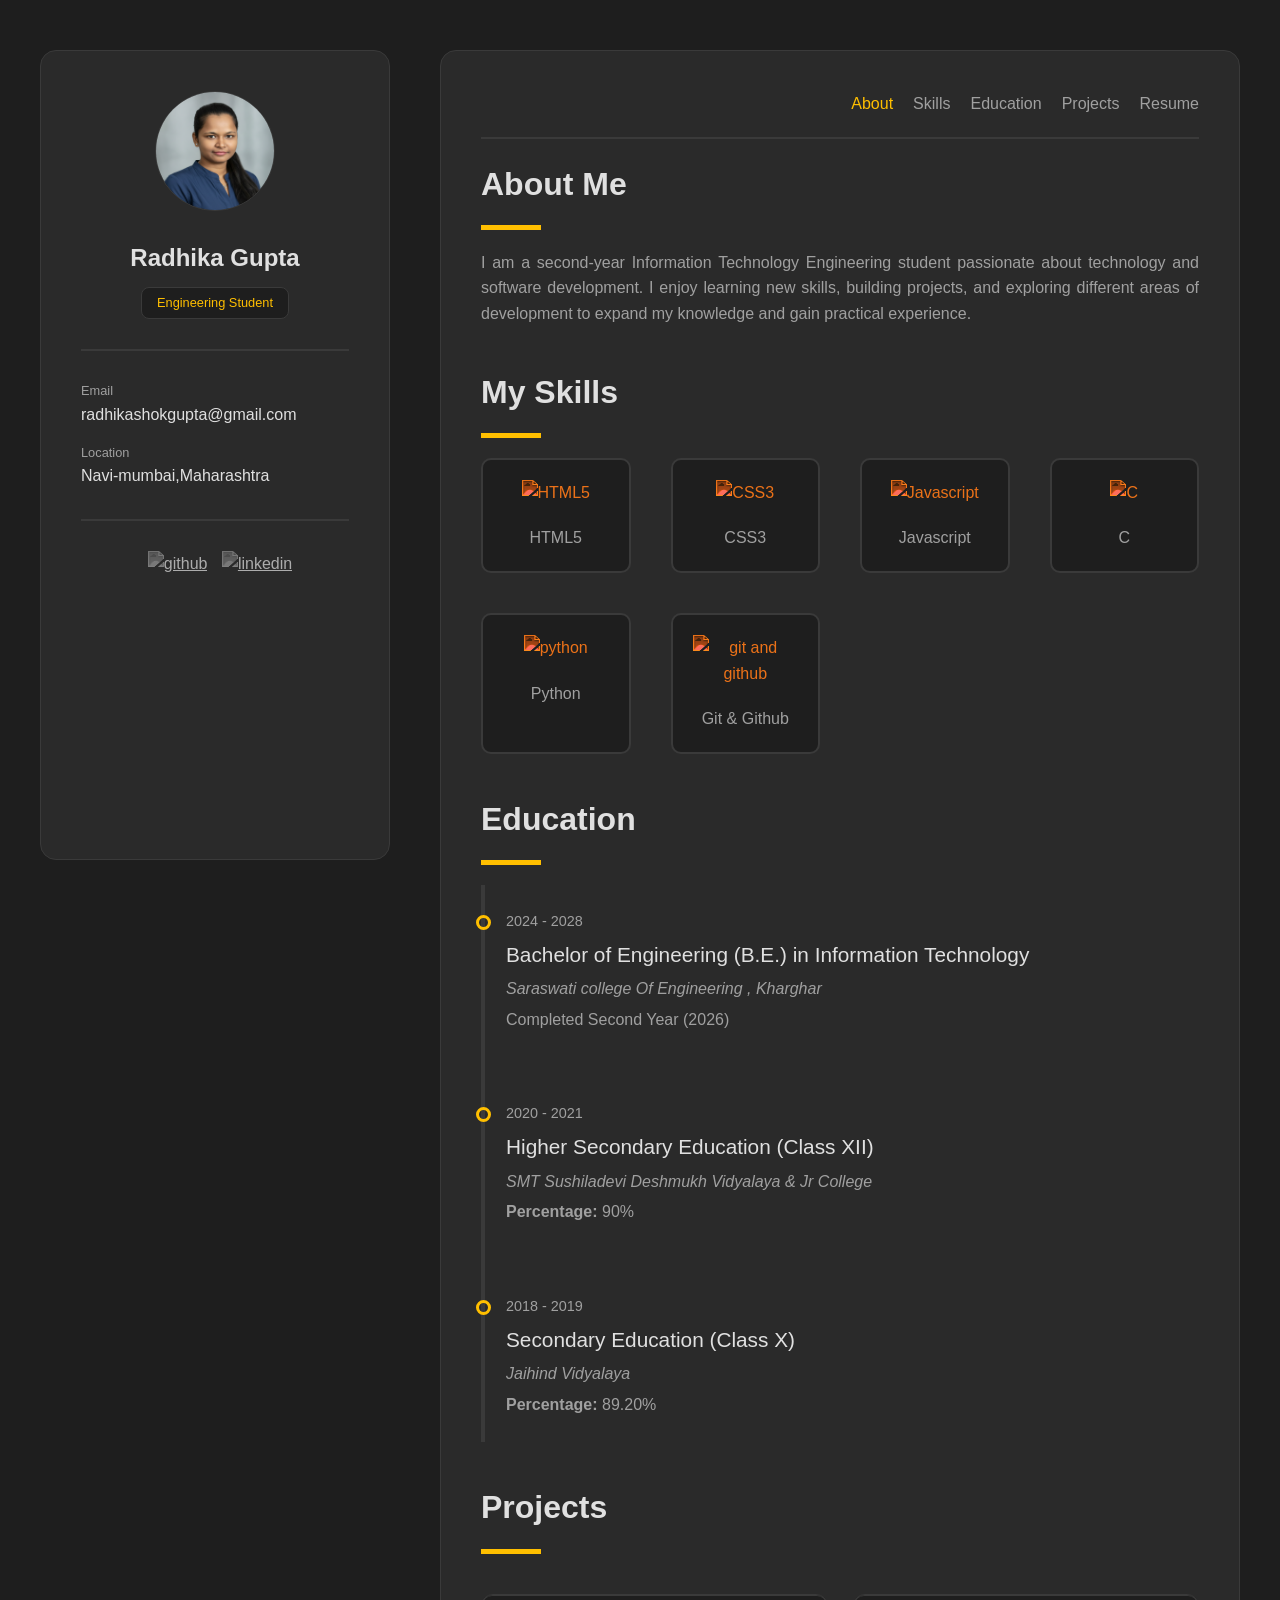
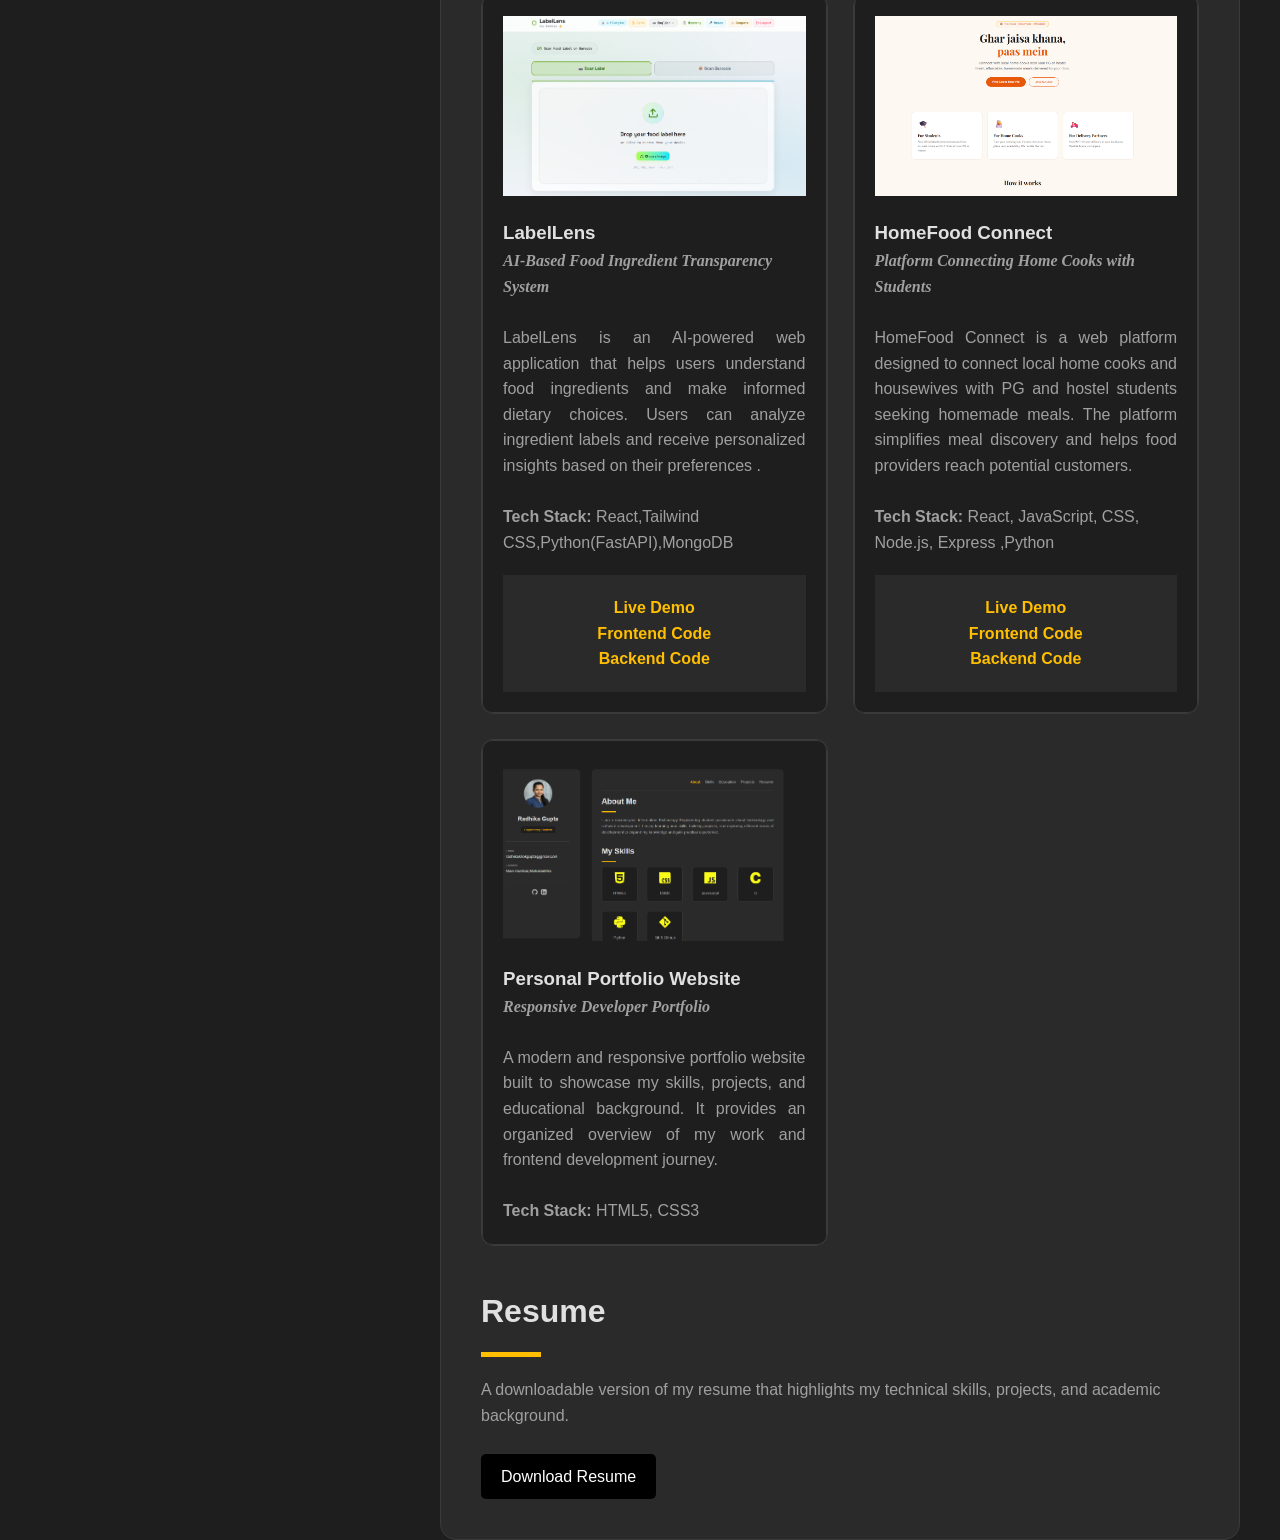
==== index.html @ 2dc12f78 "Rename portfolio.html to index.html" ====
<!DOCTYPE html>
<html lang="en">
    <head>
        <meta charset="UTF-8">
        <meta name="viewport" content="width=device-width , initial-scale=1.0">
        <title>Portfolio</title>
        <link rel="stylesheet" href="./portfolio.css">
    </head>
    <body>
        <div class="main-container">
            <!-- sidebar -->
            <div class="sidebar">
                <!-- profile -->
                <div class="profile">
                    <img src="./radhika1.png" alt="Radhika">
                    <h2>Radhika Gupta</h2>
                    <p>Engineering Student</p>

                </div>
                <!-- contact -->
                <div class="contact">
                    <div class="email">
                        <h3 class="label">Email</h3>
                        <a href="mailto:radhikashokgupta@gmail.com" class="value">radhikashokgupta@gmail.com</a>
                    </div>
                    <!-- <div class="phone">
                        <h3 class="label">Phone</h3>
                        <a href="tel:1234567" class="value">1234567</a>
                    </div> -->
                    <div class="location">
                        <h3 class="label">Location</h3>
                        <p class="value">Navi-mumbai,Maharashtra</p>
                    </div>
                </div>

                <!-- social-media --> 
                <div class="social">
                    <a href="https://github.com/dharika9779-crypto"><img src="https://simpleicons.org/icons/github.svg" alt="github"></a>
                    <a href="https://www.linkedin.com/in/radhika-g-b00a4b354"><img src="https://www.svgrepo.com/show/204944/linkedin.svg" alt="linkedin"></a>
                </div>
            </div>

            <!-- main-content -->
            <div class="main-content">
                
                <!-- navigation -->
                <div id="navigation">
                    <nav>
                        <a href="#about" class="active">About</a>
                        <a href="#skills">Skills</a>
                        <a href="#education">Education</a>
                        <a href="#projects">Projects</a>
                        <a href="#resume">Resume</a>
                    </nav>
                </div>

                <!-- about me -->
                <div id="about">
                    <h2 class="heading">About Me</h2>
                    <div class="line"></div>
                    <p class="content">I am a second-year Information Technology Engineering student passionate about technology and software development. I enjoy learning new skills, building projects, and exploring different areas of development to expand my knowledge and gain practical experience.</p>
                </div>

                <!-- skills -->
                <div id="skills">
                    <h2 class="heading">My Skills</h2>
                    <div class="line"></div>
                    <div class="grid-container">
                        <div class="items">
                            <img src="https://simpleicons.org/icons/html5.svg" alt="HTML5">
                            <h3>HTML5</h3>
                        </div>
                        <div class="items">
                            <img src="https://simpleicons.org/icons/css.svg" alt="CSS3">
                            <h3>CSS3</h3>
                        </div>
                        <div class="items">
                            <img src="https://simpleicons.org/icons/javascript.svg" alt="Javascript">
                            <h3>Javascript</h3>
                        </div>
                        <div class="items">
                            <img src="https://simpleicons.org/icons/c.svg" alt="C">
                            <h3>C</h3>
                        </div>
                        <div class="items">
                            <img src="https://simpleicons.org/icons/python.svg" alt="python">
                            <h3>Python</h3>
                        </div>
                        <div class="items">
                            <img src="https://simpleicons.org/icons/git.svg" alt="git and github">
                            <h3>Git & Github</h3>
                        </div>
                    </div>

                </div>

                <!-- education -->
                <div id="education"> 
                    <h2 class="heading">Education</h2>
                    <div class="line"></div>
                    <div class="edtech">
                        <div class="edfirst">
                            <div class="goal"></div>
                            <div class="year">2024 - 2028</div>
                            <h3 class="study">Bachelor of Engineering (B.E.) in Information Technology</h3>
                            <p class="college">Saraswati college Of Engineering , Kharghar</p>
                            <p class="current">Completed Second Year (2026)</p>
                            
                        </div>
                        <div class="edsecond">
                            <div class="goal"></div>
                            <div class="year">2020 - 2021</div>
                            <h3 class="study">Higher Secondary Education (Class XII)</h3>
                            <p class="college">SMT Sushiladevi Deshmukh Vidyalaya & Jr College</p>
                            <p class="percentage"><span>Percentage: </span>90%</p>
                            
                        </div>
                        <div class="edthird">
                            <div class="goal"></div>
                            <div class="year">2018 - 2019</div>
                            <h3 class="study">Secondary Education (Class X)</h3>
                            <p class="college">Jaihind Vidyalaya</p>
                            <p class="percentage"> <span>Percentage: </span>89.20%</p>        
                        </div>
                        <div class="liner"></div>
                    </div>    
                </div>

                <!-- projects -->
                <div id="projects">
                    <h2 class="heading">Projects</h2>
                    <div class="line"></div>
                    <div class="portfolio-container">
                        <div class="portfolio">
                            <div class="card">
                                <img src="./labellens3.png" alt="labellens">
                                <h3>LabelLens</h3>
                                <h4>AI-Based Food Ingredient Transparency System</h4><br>
                                <p id="justify">LabelLens is an AI-powered web application that helps users understand food ingredients and make informed dietary choices. Users can analyze ingredient labels and receive personalized insights based on their preferences .</p>
                                <br> <span>Tech Stack: </span><span id="tech"> React,Tailwind CSS,Python(FastAPI),MongoDB</span>
                                <div class="link">
                                    <a href="https://frontend-labellens.vercel.app/">Live Demo</a>
                                    <br><a href="https://github.com/dharika9779-crypto/frontend_labellens.git">Frontend Code</a>
                                    <br><a href="https://github.com/dharika9779-crypto/final_backend.git">Backend Code</a>
                                </div>
                            </div>
                        </div>
                        <div class="portfolio">
                           
                            <div class="card">
                                <img src="./homefood.png" alt="labellens">
                                <h3>HomeFood Connect</h3>
                                <h4>Platform Connecting Home Cooks with Students</h4><br>
                                <p id="justify">HomeFood Connect is a web platform designed to connect local home cooks and housewives with PG and hostel students seeking homemade meals. The platform simplifies meal discovery and helps food providers reach potential customers.</p>
                                <br><span>Tech Stack: </span><span id="tech">React, JavaScript, CSS, Node.js, Express ,Python</span>
                                <div class="link">
                                    <a href="https://homefood-frontend.vercel.app/">Live Demo</a>
                                    <br><a href="https://github.com/dharika9779-crypto/homefood-frontend.git">Frontend Code</a>
                                    <br><a href="https://github.com/dharika9779-crypto/homefood-backend.git">Backend Code</a>
                                </div>
                            </div>
                        </div>
                        <div class="portfolio">
                            <div class="card">
                                <img src="./portfolio1.png" alt="labellens">
                                <h3>Personal Portfolio Website</h3>
                                <h4>Responsive Developer Portfolio</h4><br>
                                <p id="justify">A modern and responsive portfolio website built to showcase my skills, projects, and educational background. It provides an organized overview of my work and frontend development journey.</p>
                                <br><span>Tech Stack: </span><span id="tech"> HTML5, CSS3</span>
                                
                            </div>
                        </div>
                    </div>
                </div>

                <!-- resume -->
                <div id="resume">
                    <h2 class="heading">Resume</h2>
                    <div class="line"></div>
                    <P>A downloadable version of my resume that highlights my technical skills, projects, and academic background.</P>
                    <br><a href="./Radhika resume (1).docx" download class="resume-btn">
                    Download Resume
                    </a>
                </div>
            </div>

        </div>
    </body>
</html>
---- portfolio.css ----
*{
    padding: 0;
    margin: 0;
    box-sizing: border-box;
}

body{
    background-color: #1e1e1e;
    font-family: sans-serif;
    color: #a0a0a0;
    line-height: 1.6;
}

.main-container{
    display: grid;
    grid-template-columns: 350px 1fr;
    gap: 50px;
    max-width: 1200px;
    padding-top: 50px;
    margin: auto;
}

.sidebar{
    height: 90vh;
    background-color: #2a2a2a;
    border: 1px solid #3a3a3a;
    border-radius: 16px;
    padding: 40px;
    position: sticky;
    top:40px;
   

}

.main-content{
    background-color: #2a2a2a;
    border: 1px solid #3a3a3a;
    border-radius: 16px;
    padding:40px
}

/* profile section */

.profile{
   text-align: center;
}

.profile img{
    height: 120px;
    width: 120px;
    border-radius: 50%;
    border: 1px solid #3a3a3a;
}



.profile h2{
    font-size: 1.5rem;
    font-weight: 700;
    margin-top: 20px;
    color: #e0e0e0;
}


.profile p{
    background-color: #1e1e1e;
    padding: 5px 15px;
    color: #ffbf00;
    border: 1px solid #3a3a3a;
    font-size: 0.8rem;
    border-radius: 8px;
    display: inline-block;
    margin-top: 10px;
}

/* Contact Information */

.contact{
    margin-top: 30px;
    border-top: 2px solid #3a3a3a;
    padding-top: 30px;
}

.label{
    font-weight: 500;
    font-size: 0.8rem;
    color: #a0a0a0;
}

.value{
    color: #e0e0e0;
    text-decoration: none;
}

.email , .phone {
    margin-bottom: 15px;
}

/* Social Media */

.social{
    margin-top: 30px;
    border-top: 2px solid #3a3a3a;
    padding-top: 30px;
    text-align: center;
}

.social img{
    height: 24px;
    width: 24px;
    margin-left: 10px;
    filter:grayscale(1) invert(0.7);
    transition: filter 0.3s ease;
}

.social img:hover{
    filter: grayscale(0) invert(0);
}


/* Main content */
/* navigation */


#navigation nav{
    display: flex;
    justify-content: flex-end;
    gap: 20px;
    border-bottom: 2px solid #3a3a3a;
    margin-bottom: 20px;
    padding-bottom: 20px;
}

nav a{
    text-decoration: none;
    color: #a0a0a0;
    font-weight: 500;
    transition: color 0.3s ease;
}

.active{
    color: #ffbf00;
}

nav a:hover{
    color: #ffbf00;

}

/* about me */

#about{
    margin-bottom: 40px;
}

.heading{
    color: #e0e0e0;
    font-size: 2rem;
    margin-bottom: 15px;
}

.line{
    width: 60px;
    height: 5px;
    background-color: #ffbf00;
    margin-bottom: 20px;
}

.content{
    text-align: justify;
    color: #a0a0a0;  
}

/* skills */
.grid-container{
    display: grid;
    grid-template-columns: repeat(auto-fit , minmax(120px,1fr)) ;
    gap: 40px;
    
}

.items{
    padding: 20px;
    border: 2px solid #3a3a3a;
    border-radius: 10px;
    background-color: #1e1e1e;
    text-align: center;
    transition: transform 0.3s ease , box-shadow 0.3s ease;
}

.items img{
    height: 48px;
    width: 48px;
    filter:  saturate(100%) invert(89%) sepia(80%) saturate(659%) hue-rotate(347deg) brightness(109%) contrast(97%);
    margin-bottom: 20px;
    
}

.items h3{
    font-size: 1rem;
    font-weight: 500;
}

.items:hover{
    transform:scale(1.1);
    box-shadow: 0px 0px 10px 5px rgba(0,0,0,0.3);
}

/* Education */

#education{
    margin-top: 40px;
}



.year{
    font-size: 0.9rem;
    color: #a0a0a0;
    margin-bottom: 5px;
}

.study{
    color: #e0e0e0;
    font-size: 1.3rem;
    font-weight: 500;
    margin-bottom: 5px;
}

.college{
    font-style: italic;
    color: #a0a0a0;
    margin-bottom: 5px;
}

.current , .percentage{
    color: #a0a0a0;
}

span{
    font-weight: 600;
}


.edfirst , .edsecond , .edthird{
    position: relative;
    padding: 25px;
    margin-bottom: 20px;
}

.goal{
    height: 15px;
    width: 15px;
    border-radius: 50%;
    border: 3px solid #ffbf00;
    position: absolute;
    margin-left: -30px;
    margin-top: 5px;
    z-index: 5;
}

.edtech{
    position: relative;
    margin-bottom: 40px;
}

.liner{
    width: 2px;
    border: 2px solid #3a3a3a;
    position: absolute;
    top:0px ;
    bottom: 0px;
}

/* projects */
.portfolio-container{
    display: grid;
    grid-template-columns: 1fr 1fr;
    gap: 25px;
    margin-top: 40px;
}

.portfolio{
    background-color:#1e1e1e ;
    border-radius: 12px;
    border: 1px solid #3a3a3a;
    overflow: hidden;
    transition: transform 0.5s ease , box-shadow 0.5s ease;
}

.portfolio:hover{
    transform: translateY(-10px);
    box-shadow: 0px 0px 10px 5px rgba(0, 0,0, 0.3);
}

.portfolio img{
    height: 180px;
    width: 100%;
    object-fit: cover;
}

.card{
    padding: 20px;
    border: 1px solid #3a3a3a ;
    border-radius: 10px;
}

#justify{
    text-align: justify;
}

.card h3{
    color: #e0e0e0;
    margin-top: 15px;
}

.card h4{
    font-style: italic;
    font-family: Georgia, 'Times New Roman', Times, serif;
}

.card p{
    color: #a0a0a0;
    line-height: 1.6;
    text-align: start;
}

#tech{
    font-weight: 400;
}

.link{
    padding-top: 20px;
    padding-bottom: 20px;
    border: #2a2a2a;
    background-color: #2a2a2a;
    text-align: center;
    margin-top:20px;

}

.link a{
    text-decoration: none;
    color: #ffbf00;
    font-weight: 700;   
    transition: color 3s ease;
}

.link a:hover{
    color: #42391b;
}

/* resume */

#resume{
    margin-top: 40px
}

.resume-btn {
  display: inline-block;
  padding: 10px 20px;
  background-color: black;
  color: white;
  text-decoration: none;
  border-radius: 5px;
}
.resume-btn:hover {
  background-color: #333;
}

/* Responsive */
@media screen and (max-width:1200px) {
    .main-container{
        grid-template-columns: 1fr;
        padding: 20px;
    }
    .sidebar{
        position: static;
        height: auto;
    }
}

@media screen and (max-width:750px) {
    .main-container{
        grid-template-columns: 1fr;
        padding: 20px;
    }
    .sidebar{
        position: static;
        height: auto;
    }

    .portfolio-container{
        grid-template-columns: 1fr;
        padding: 20px;
    }
}
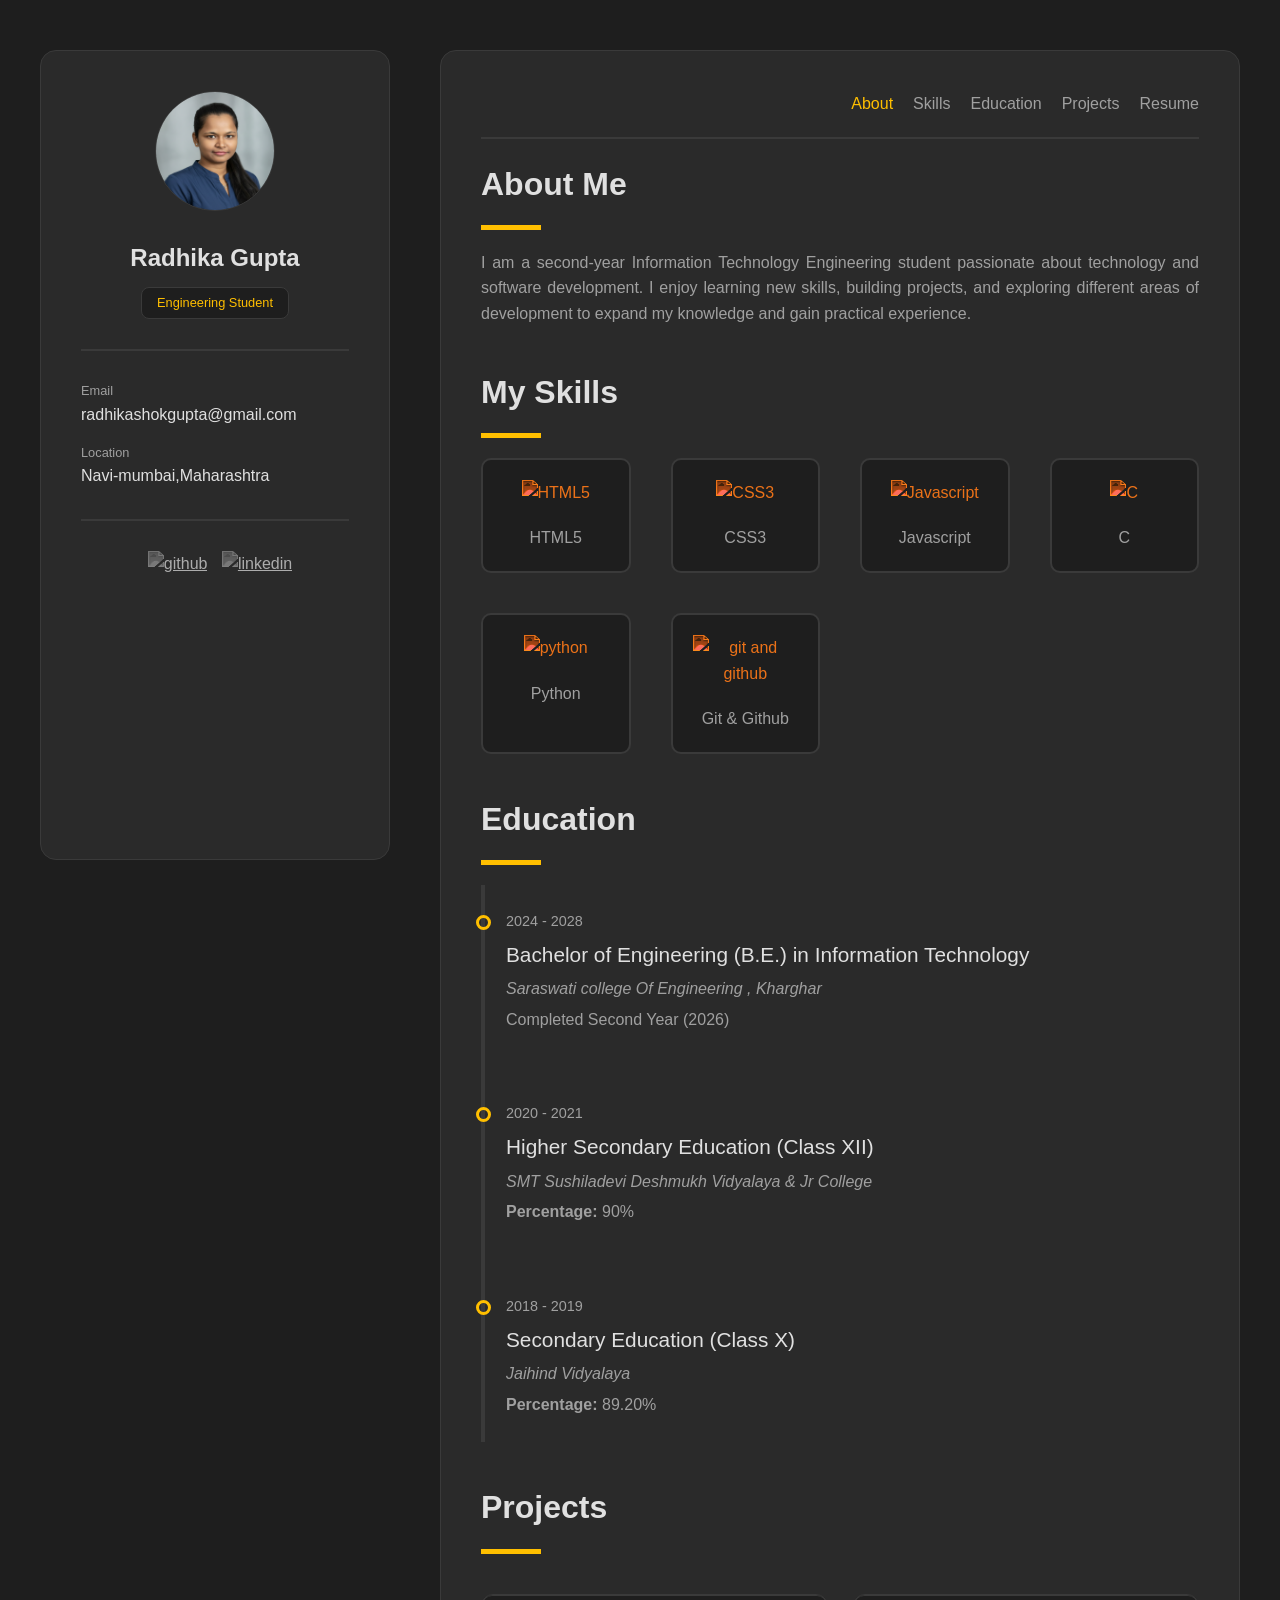
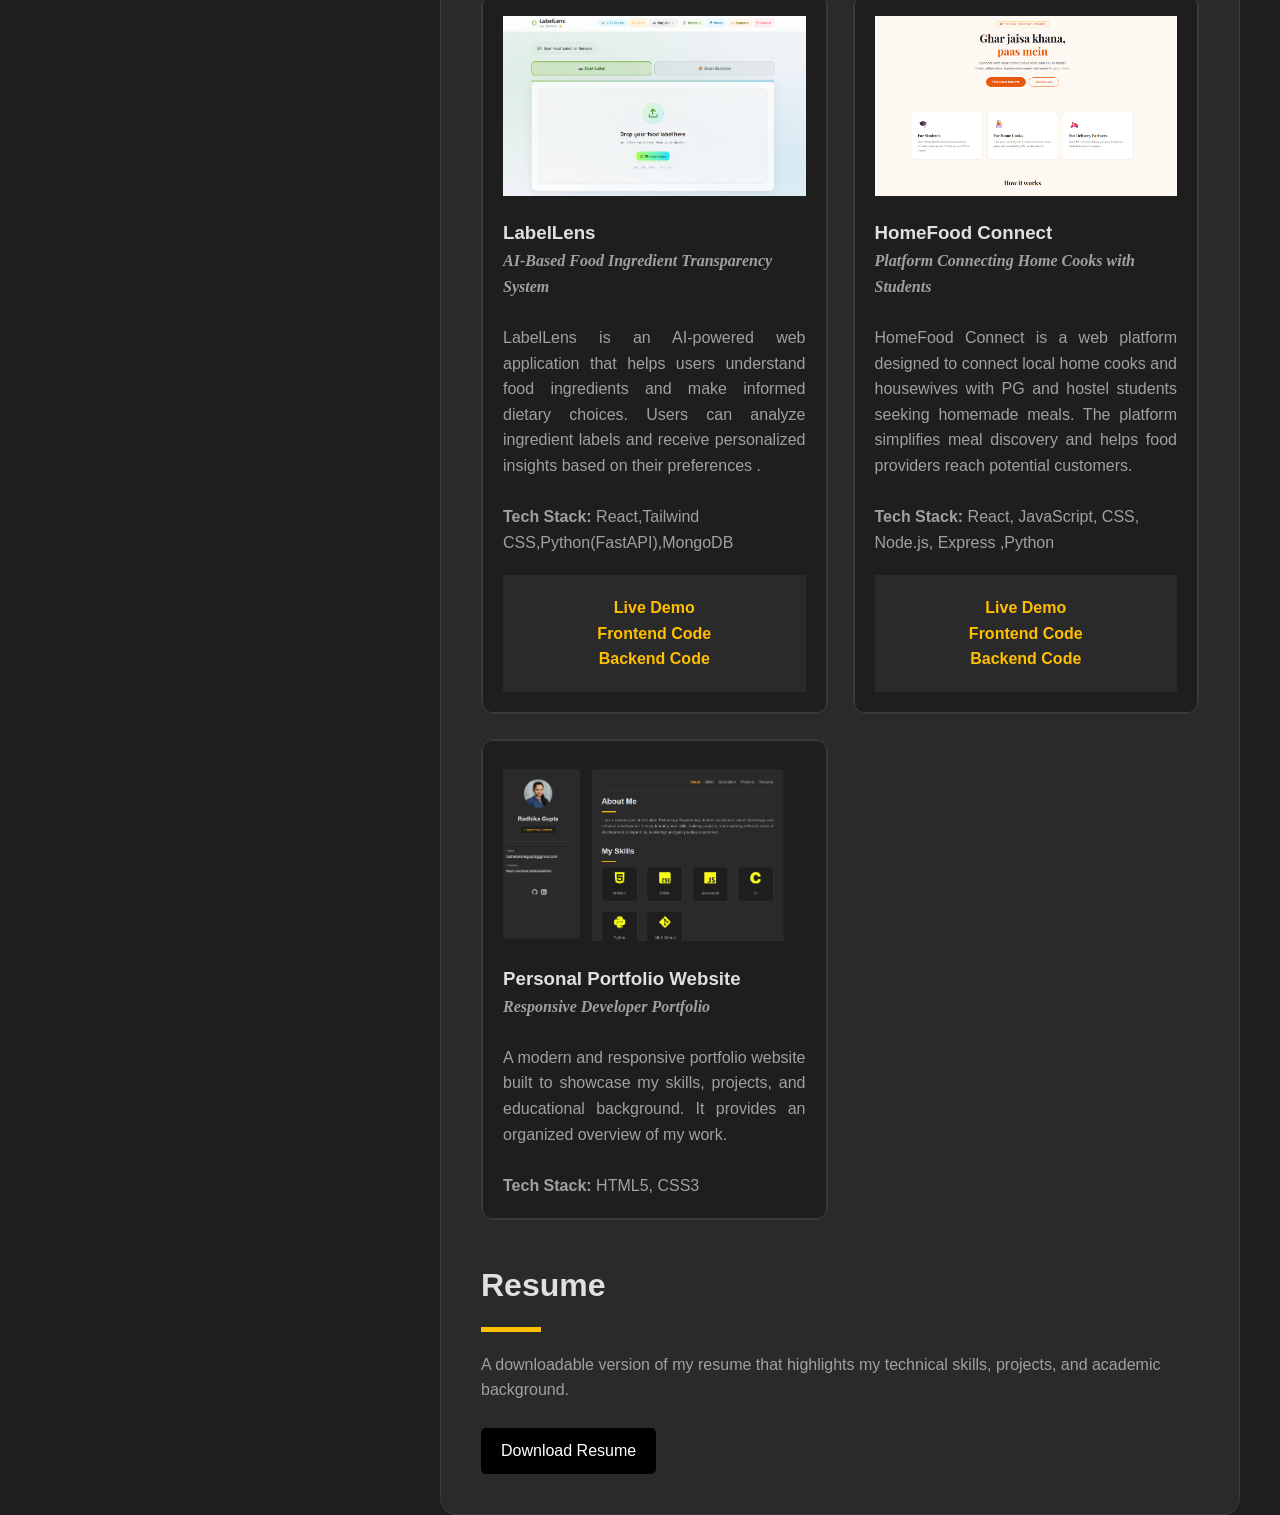
==== commit 9b056445: "Update index.html" ====
--- a/index.html
+++ b/index.html
@@ -4,7 +4,7 @@
         <meta charset="UTF-8">
         <meta name="viewport" content="width=device-width , initial-scale=1.0">
         <title>Portfolio</title>
-        <link rel="stylesheet" href="./portfolio.css">
+        <link rel="stylesheet" href="./style.css">
     </head>
     <body>
         <div class="main-container">
@@ -165,7 +165,7 @@
                                 <img src="./portfolio1.png" alt="labellens">
                                 <h3>Personal Portfolio Website</h3>
                                 <h4>Responsive Developer Portfolio</h4><br>
-                                <p id="justify">A modern and responsive portfolio website built to showcase my skills, projects, and educational background. It provides an organized overview of my work and frontend development journey.</p>
+                                <p id="justify">A modern and responsive portfolio website built to showcase my skills, projects, and educational background. It provides an organized overview of my work.</p>
                                 <br><span>Tech Stack: </span><span id="tech"> HTML5, CSS3</span>
                                 
                             </div>
--- a/style.css
+++ b/style.css
@@ -0,0 +1,398 @@
+*{
+    padding: 0;
+    margin: 0;
+    box-sizing: border-box;
+}
+
+body{
+    background-color: #1e1e1e;
+    font-family: sans-serif;
+    color: #a0a0a0;
+    line-height: 1.6;
+}
+
+.main-container{
+    display: grid;
+    grid-template-columns: 350px 1fr;
+    gap: 50px;
+    max-width: 1200px;
+    padding-top: 50px;
+    margin: auto;
+}
+
+.sidebar{
+    height: 90vh;
+    background-color: #2a2a2a;
+    border: 1px solid #3a3a3a;
+    border-radius: 16px;
+    padding: 40px;
+    position: sticky;
+    top:40px;
+   
+
+}
+
+.main-content{
+    background-color: #2a2a2a;
+    border: 1px solid #3a3a3a;
+    border-radius: 16px;
+    padding:40px
+}
+
+/* profile section */
+
+.profile{
+   text-align: center;
+}
+
+.profile img{
+    height: 120px;
+    width: 120px;
+    border-radius: 50%;
+    border: 1px solid #3a3a3a;
+}
+
+
+
+.profile h2{
+    font-size: 1.5rem;
+    font-weight: 700;
+    margin-top: 20px;
+    color: #e0e0e0;
+}
+
+
+.profile p{
+    background-color: #1e1e1e;
+    padding: 5px 15px;
+    color: #ffbf00;
+    border: 1px solid #3a3a3a;
+    font-size: 0.8rem;
+    border-radius: 8px;
+    display: inline-block;
+    margin-top: 10px;
+}
+
+/* Contact Information */
+
+.contact{
+    margin-top: 30px;
+    border-top: 2px solid #3a3a3a;
+    padding-top: 30px;
+}
+
+.label{
+    font-weight: 500;
+    font-size: 0.8rem;
+    color: #a0a0a0;
+}
+
+.value{
+    color: #e0e0e0;
+    text-decoration: none;
+}
+
+.email , .phone {
+    margin-bottom: 15px;
+}
+
+/* Social Media */
+
+.social{
+    margin-top: 30px;
+    border-top: 2px solid #3a3a3a;
+    padding-top: 30px;
+    text-align: center;
+}
+
+.social img{
+    height: 24px;
+    width: 24px;
+    margin-left: 10px;
+    filter:grayscale(1) invert(0.7);
+    transition: filter 0.3s ease;
+}
+
+.social img:hover{
+    filter: grayscale(0) invert(0);
+}
+
+
+/* Main content */
+/* navigation */
+
+
+#navigation nav{
+    display: flex;
+    justify-content: flex-end;
+    gap: 20px;
+    border-bottom: 2px solid #3a3a3a;
+    margin-bottom: 20px;
+    padding-bottom: 20px;
+}
+
+nav a{
+    text-decoration: none;
+    color: #a0a0a0;
+    font-weight: 500;
+    transition: color 0.3s ease;
+}
+
+.active{
+    color: #ffbf00;
+}
+
+nav a:hover{
+    color: #ffbf00;
+
+}
+
+/* about me */
+
+#about{
+    margin-bottom: 40px;
+}
+
+.heading{
+    color: #e0e0e0;
+    font-size: 2rem;
+    margin-bottom: 15px;
+}
+
+.line{
+    width: 60px;
+    height: 5px;
+    background-color: #ffbf00;
+    margin-bottom: 20px;
+}
+
+.content{
+    text-align: justify;
+    color: #a0a0a0;  
+}
+
+/* skills */
+.grid-container{
+    display: grid;
+    grid-template-columns: repeat(auto-fit , minmax(120px,1fr)) ;
+    gap: 40px;
+    
+}
+
+.items{
+    padding: 20px;
+    border: 2px solid #3a3a3a;
+    border-radius: 10px;
+    background-color: #1e1e1e;
+    text-align: center;
+    transition: transform 0.3s ease , box-shadow 0.3s ease;
+}
+
+.items img{
+    height: 48px;
+    width: 48px;
+    filter:  saturate(100%) invert(89%) sepia(80%) saturate(659%) hue-rotate(347deg) brightness(109%) contrast(97%);
+    margin-bottom: 20px;
+    
+}
+
+.items h3{
+    font-size: 1rem;
+    font-weight: 500;
+}
+
+.items:hover{
+    transform:scale(1.1);
+    box-shadow: 0px 0px 10px 5px rgba(0,0,0,0.3);
+}
+
+/* Education */
+
+#education{
+    margin-top: 40px;
+}
+
+
+
+.year{
+    font-size: 0.9rem;
+    color: #a0a0a0;
+    margin-bottom: 5px;
+}
+
+.study{
+    color: #e0e0e0;
+    font-size: 1.3rem;
+    font-weight: 500;
+    margin-bottom: 5px;
+}
+
+.college{
+    font-style: italic;
+    color: #a0a0a0;
+    margin-bottom: 5px;
+}
+
+.current , .percentage{
+    color: #a0a0a0;
+}
+
+span{
+    font-weight: 600;
+}
+
+
+.edfirst , .edsecond , .edthird{
+    position: relative;
+    padding: 25px;
+    margin-bottom: 20px;
+}
+
+.goal{
+    height: 15px;
+    width: 15px;
+    border-radius: 50%;
+    border: 3px solid #ffbf00;
+    position: absolute;
+    margin-left: -30px;
+    margin-top: 5px;
+    z-index: 5;
+}
+
+.edtech{
+    position: relative;
+    margin-bottom: 40px;
+}
+
+.liner{
+    width: 2px;
+    border: 2px solid #3a3a3a;
+    position: absolute;
+    top:0px ;
+    bottom: 0px;
+}
+
+/* projects */
+.portfolio-container{
+    display: grid;
+    grid-template-columns: 1fr 1fr;
+    gap: 25px;
+    margin-top: 40px;
+}
+
+.portfolio{
+    background-color:#1e1e1e ;
+    border-radius: 12px;
+    border: 1px solid #3a3a3a;
+    overflow: hidden;
+    transition: transform 0.5s ease , box-shadow 0.5s ease;
+}
+
+.portfolio:hover{
+    transform: translateY(-10px);
+    box-shadow: 0px 0px 10px 5px rgba(0, 0,0, 0.3);
+}
+
+.portfolio img{
+    height: 180px;
+    width: 100%;
+    object-fit: cover;
+}
+
+.card{
+    padding: 20px;
+    border: 1px solid #3a3a3a ;
+    border-radius: 10px;
+}
+
+#justify{
+    text-align: justify;
+}
+
+.card h3{
+    color: #e0e0e0;
+    margin-top: 15px;
+}
+
+.card h4{
+    font-style: italic;
+    font-family: Georgia, 'Times New Roman', Times, serif;
+}
+
+.card p{
+    color: #a0a0a0;
+    line-height: 1.6;
+    text-align: start;
+}
+
+#tech{
+    font-weight: 400;
+}
+
+.link{
+    padding-top: 20px;
+    padding-bottom: 20px;
+    border: #2a2a2a;
+    background-color: #2a2a2a;
+    text-align: center;
+    margin-top:20px;
+
+}
+
+.link a{
+    text-decoration: none;
+    color: #ffbf00;
+    font-weight: 700;   
+    transition: color 3s ease;
+}
+
+.link a:hover{
+    color: #42391b;
+}
+
+/* resume */
+
+#resume{
+    margin-top: 40px
+}
+
+.resume-btn {
+  display: inline-block;
+  padding: 10px 20px;
+  background-color: black;
+  color: white;
+  text-decoration: none;
+  border-radius: 5px;
+}
+.resume-btn:hover {
+  background-color: #333;
+}
+
+/* Responsive */
+@media screen and (max-width:1200px) {
+    .main-container{
+        grid-template-columns: 1fr;
+        padding: 20px;
+    }
+    .sidebar{
+        position: static;
+        height: auto;
+    }
+}
+
+@media screen and (max-width:750px) {
+    .main-container{
+        grid-template-columns: 1fr;
+        padding: 20px;
+    }
+    .sidebar{
+        position: static;
+        height: auto;
+    }
+
+    .portfolio-container{
+        grid-template-columns: 1fr;
+        padding: 20px;
+    }
+}
+
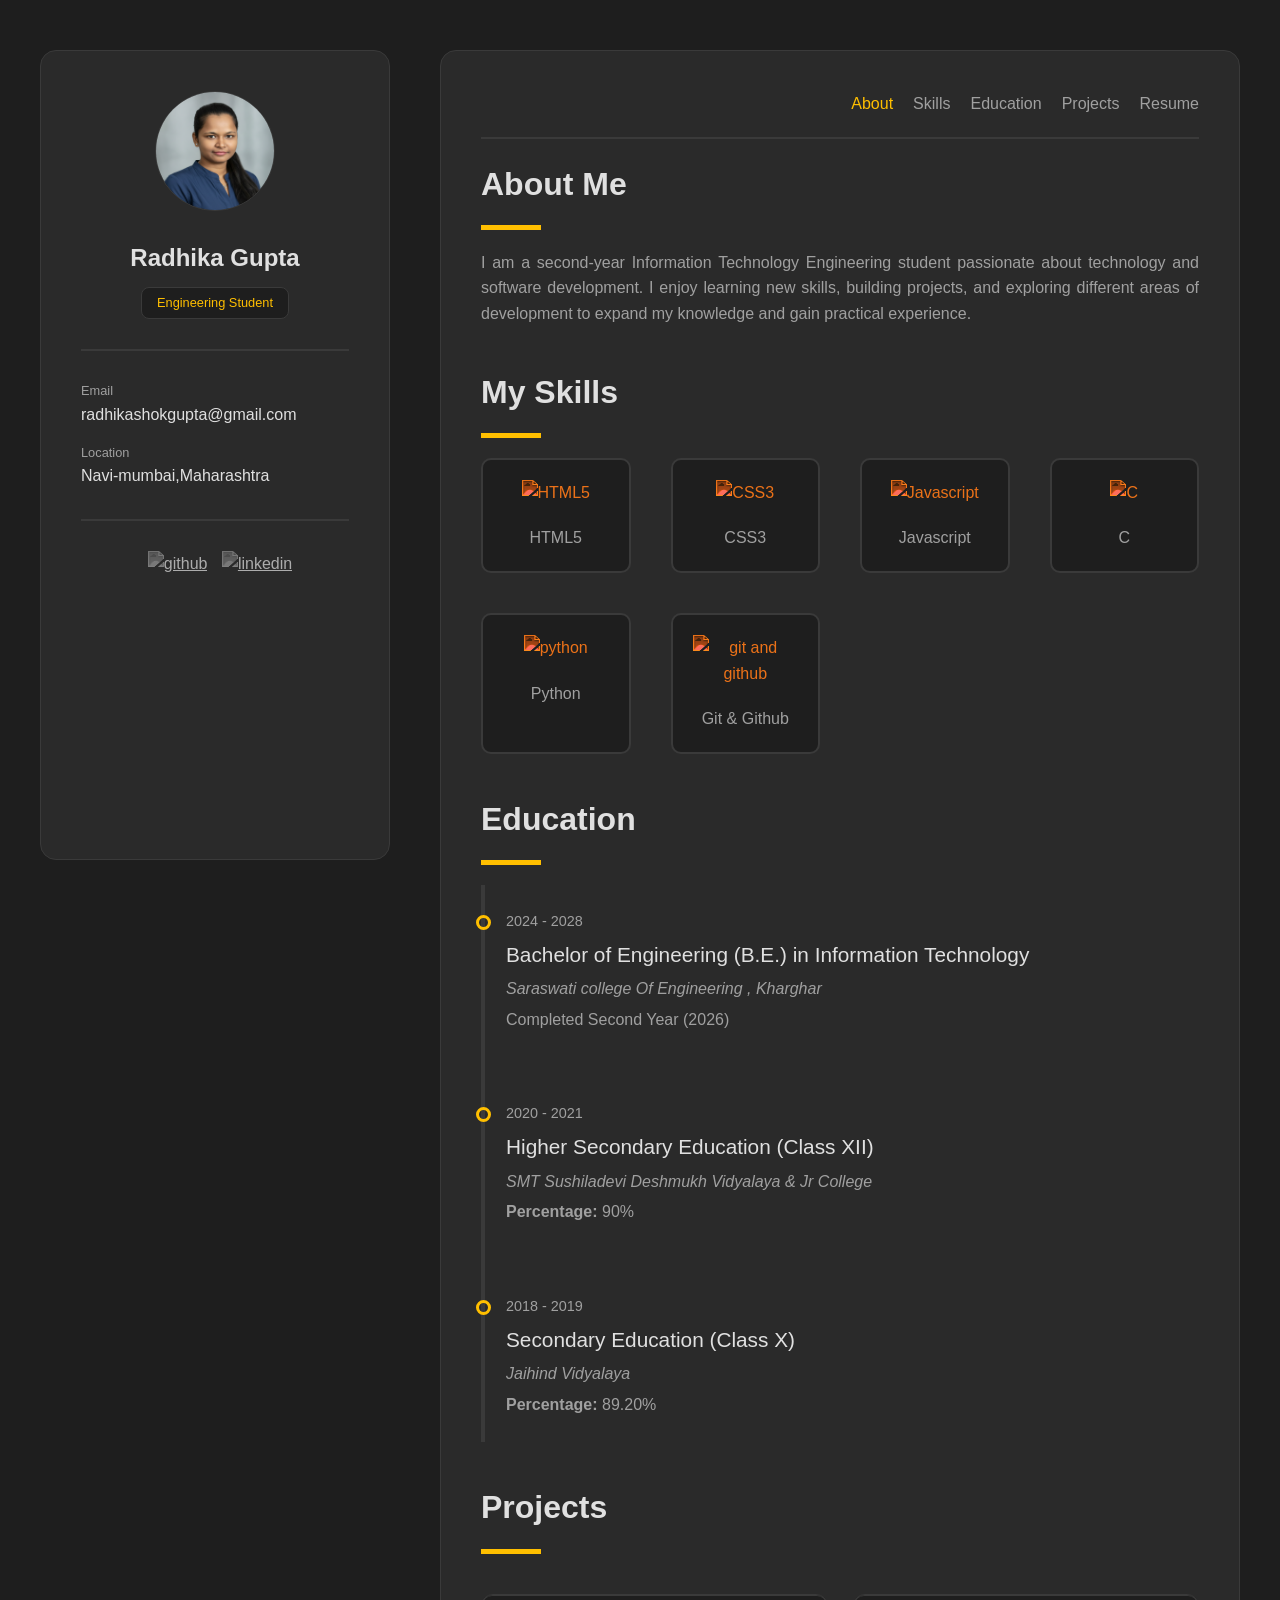
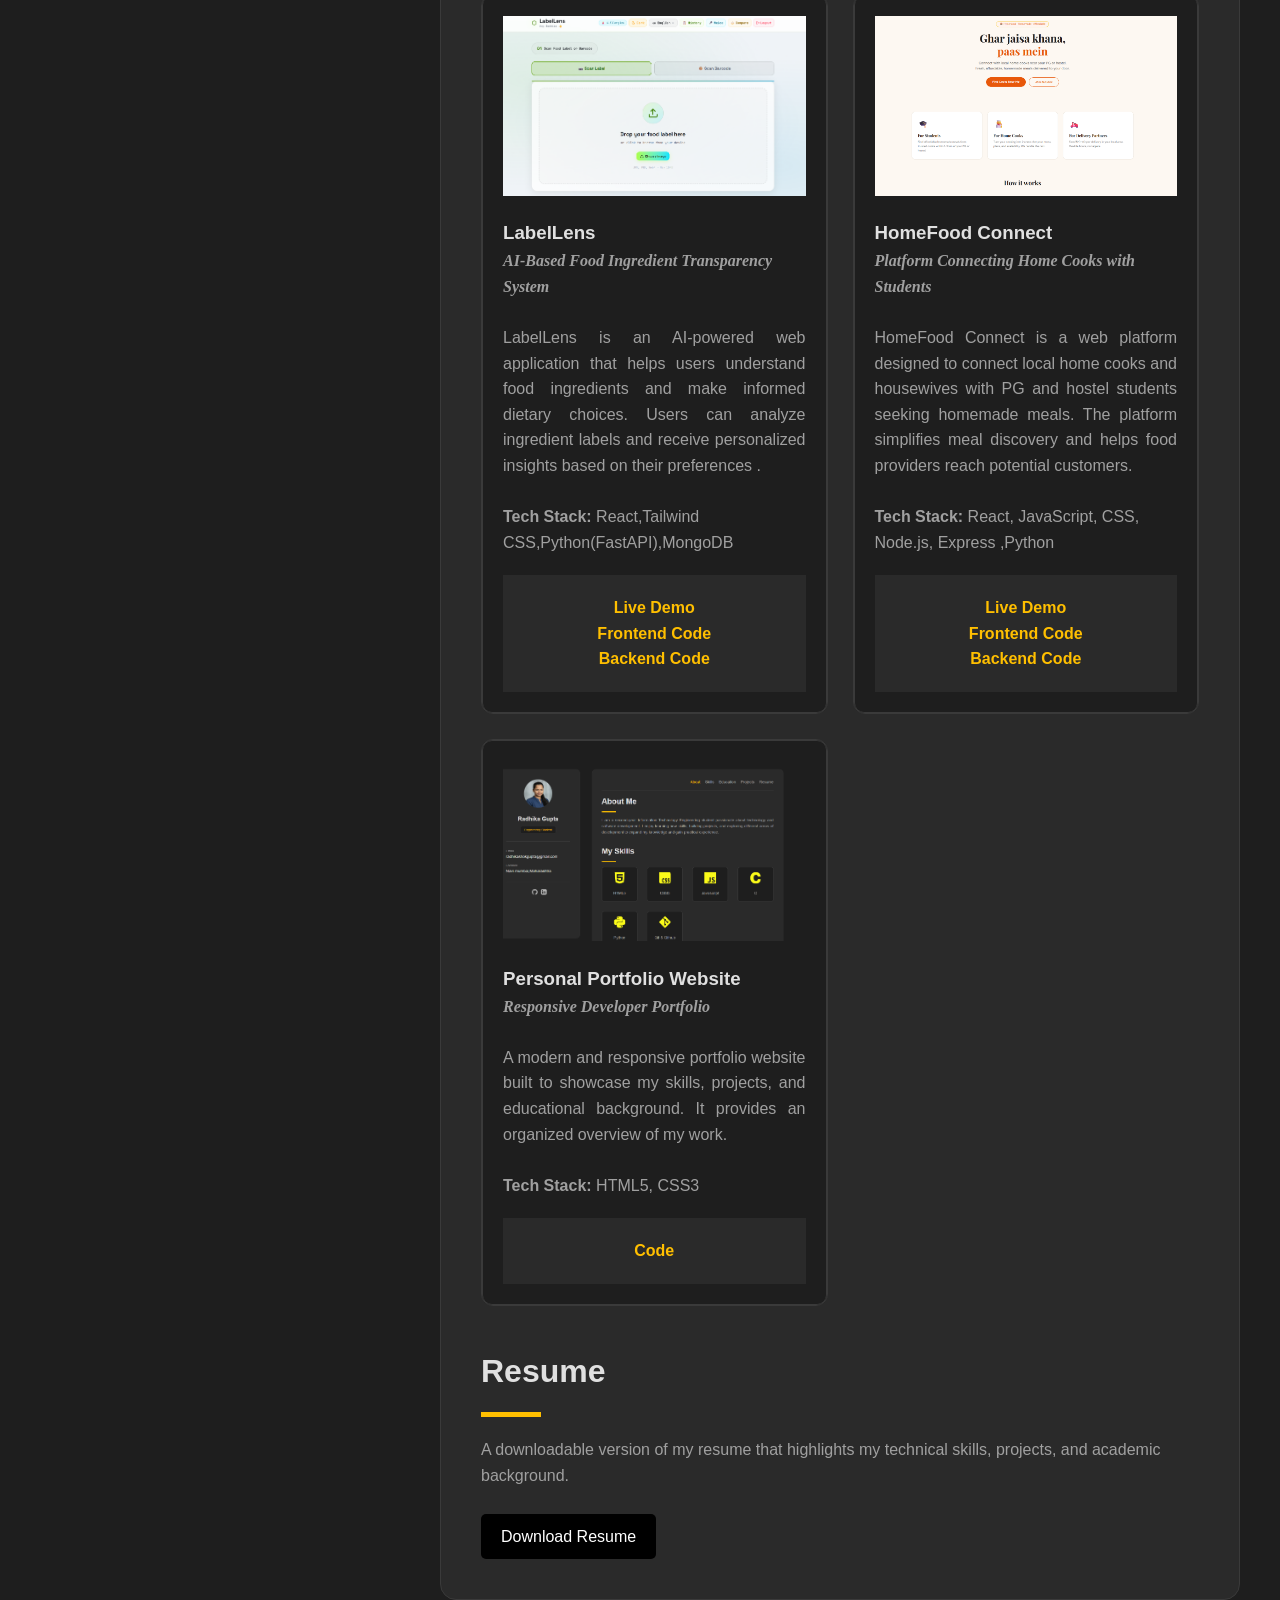
==== commit 64f1f64b: "Update index.html" ====
--- a/index.html
+++ b/index.html
@@ -167,6 +167,9 @@
                                 <h4>Responsive Developer Portfolio</h4><br>
                                 <p id="justify">A modern and responsive portfolio website built to showcase my skills, projects, and educational background. It provides an organized overview of my work.</p>
                                 <br><span>Tech Stack: </span><span id="tech"> HTML5, CSS3</span>
+                                <div class="link">
+                                    <a href="https://github.com/dharika9779-crypto/homefood-frontend.git"> Code</a>
+                                </div>
                                 
                             </div>
                         </div>
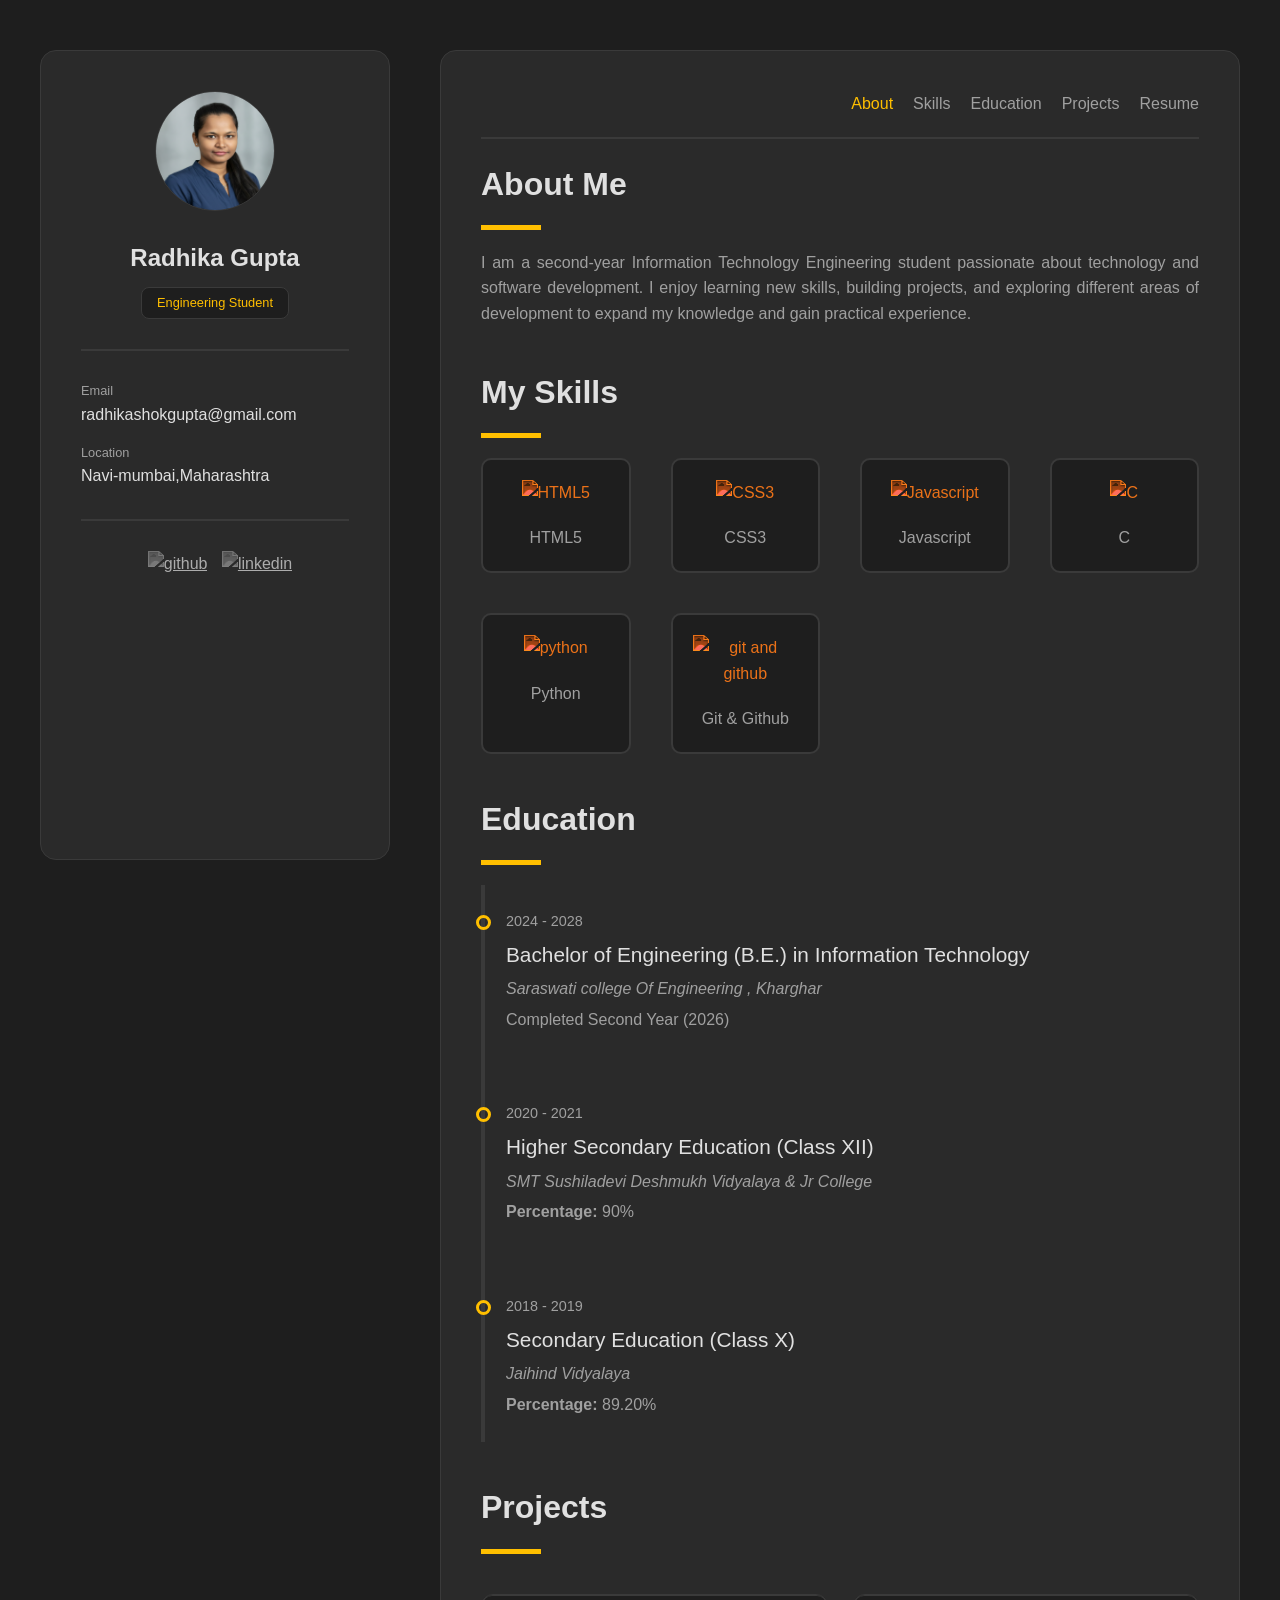
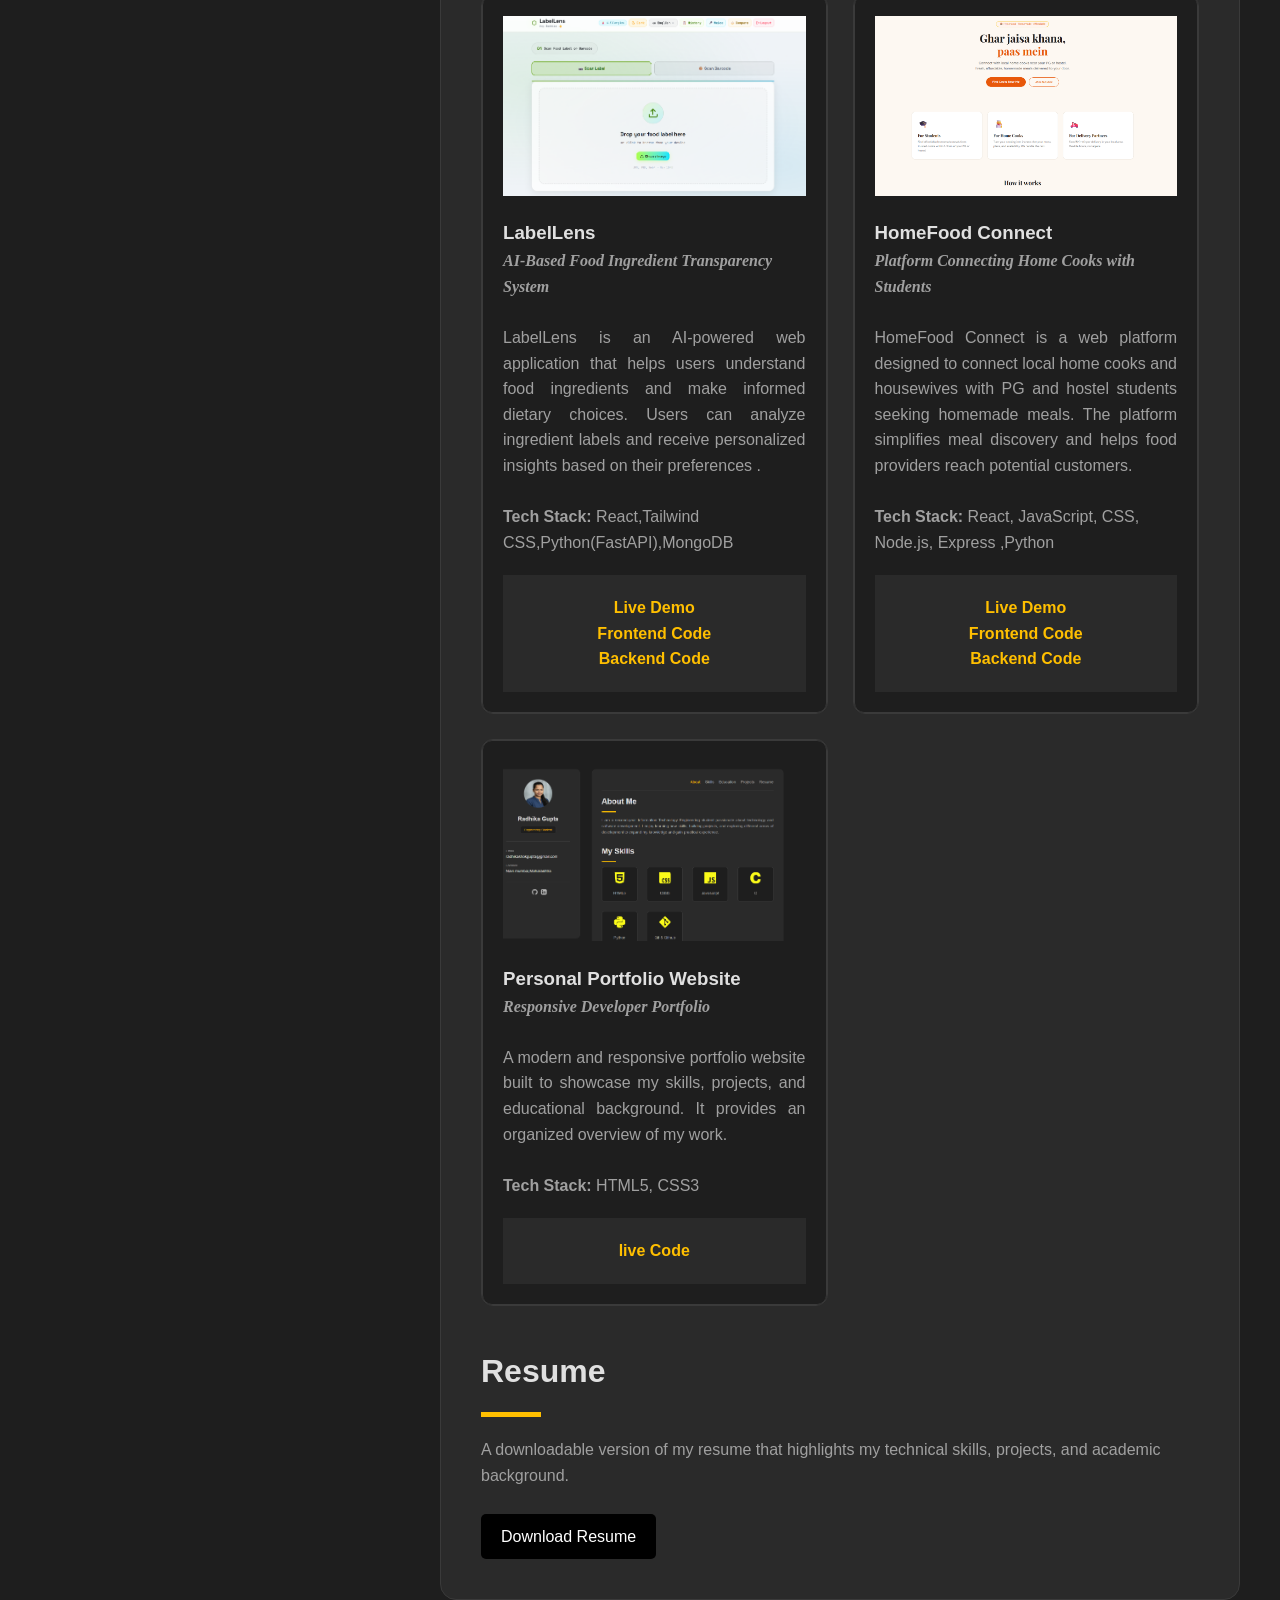
==== commit 798c1e73: "Update index.html" ====
--- a/index.html
+++ b/index.html
@@ -168,7 +168,8 @@
                                 <p id="justify">A modern and responsive portfolio website built to showcase my skills, projects, and educational background. It provides an organized overview of my work.</p>
                                 <br><span>Tech Stack: </span><span id="tech"> HTML5, CSS3</span>
                                 <div class="link">
-                                    <a href="https://github.com/dharika9779-crypto/homefood-frontend.git"> Code</a>
+                                    <a href="https://portfolio-peach-three-21.vercel.app/"> live<a>
+                                    <a href="https://github.com/dharika9779-crypto/portfolio.git"> Code</a>
                                 </div>
                                 
                             </div>
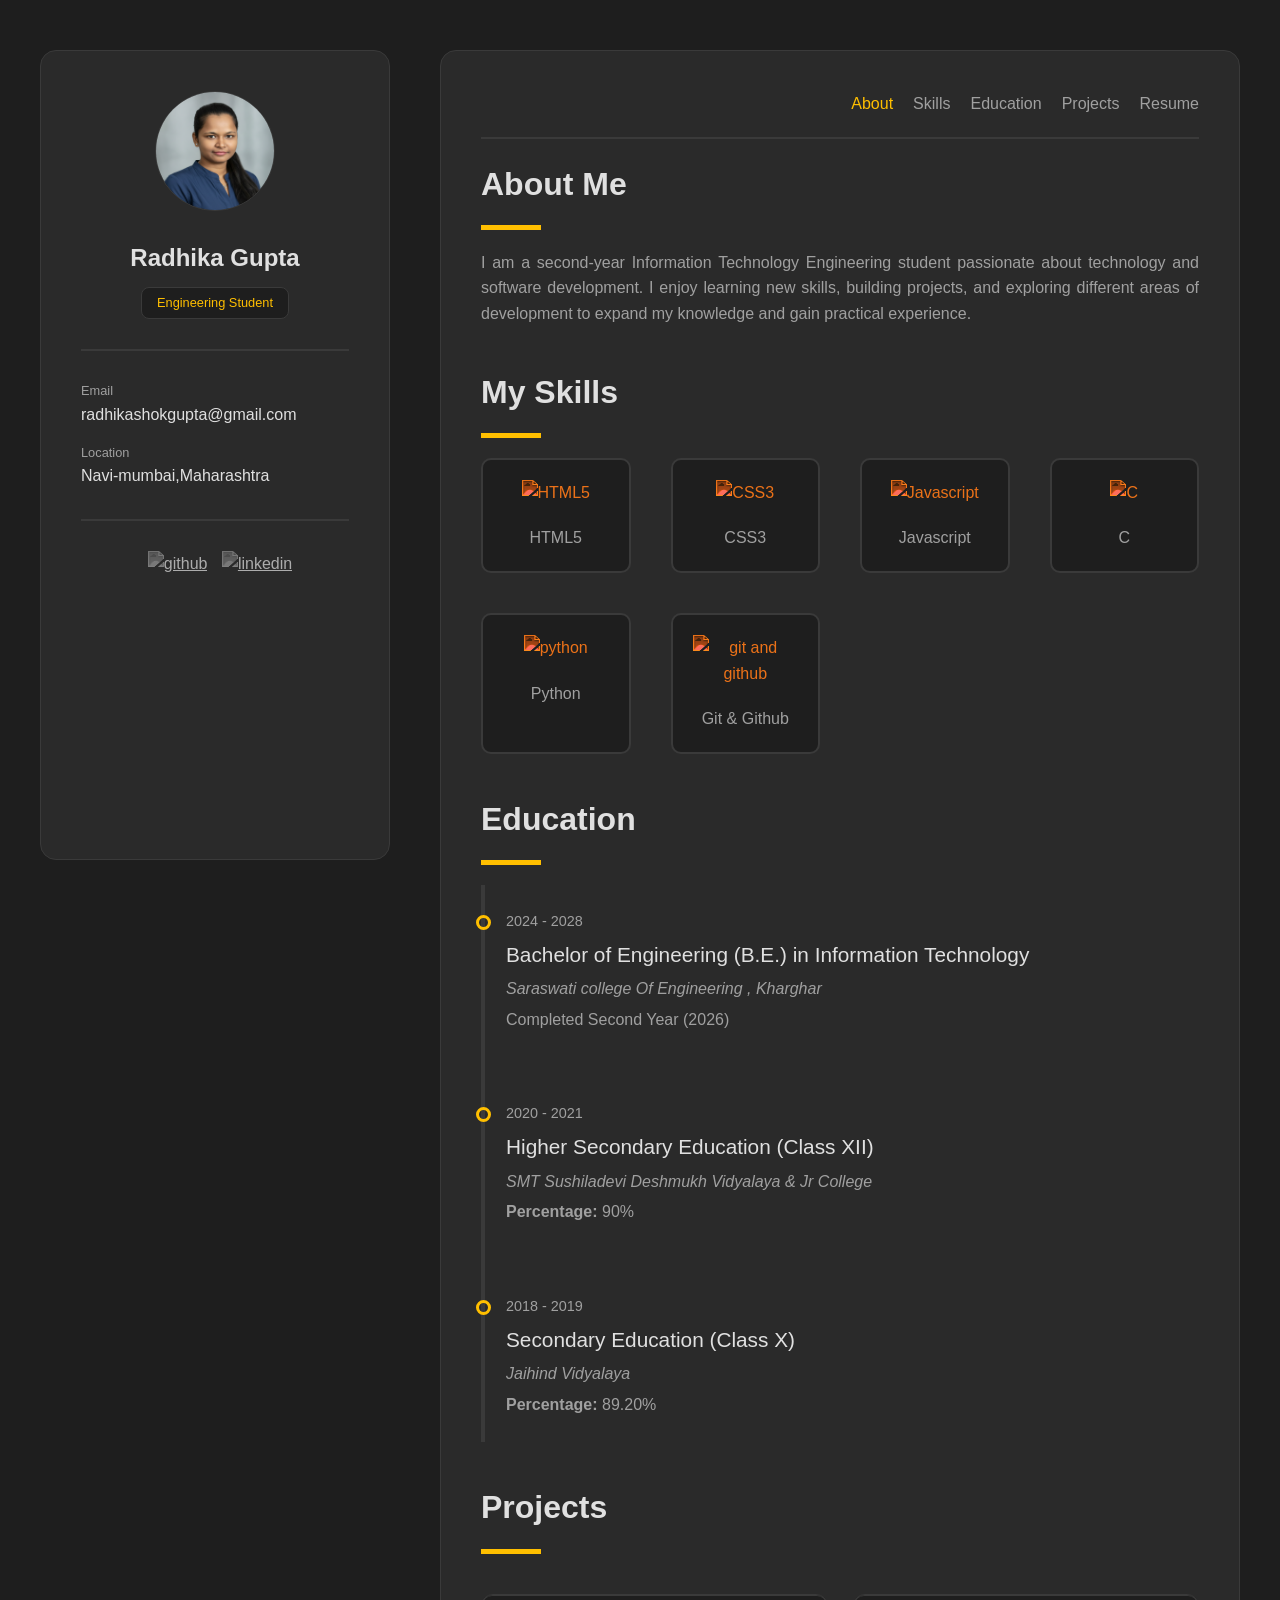
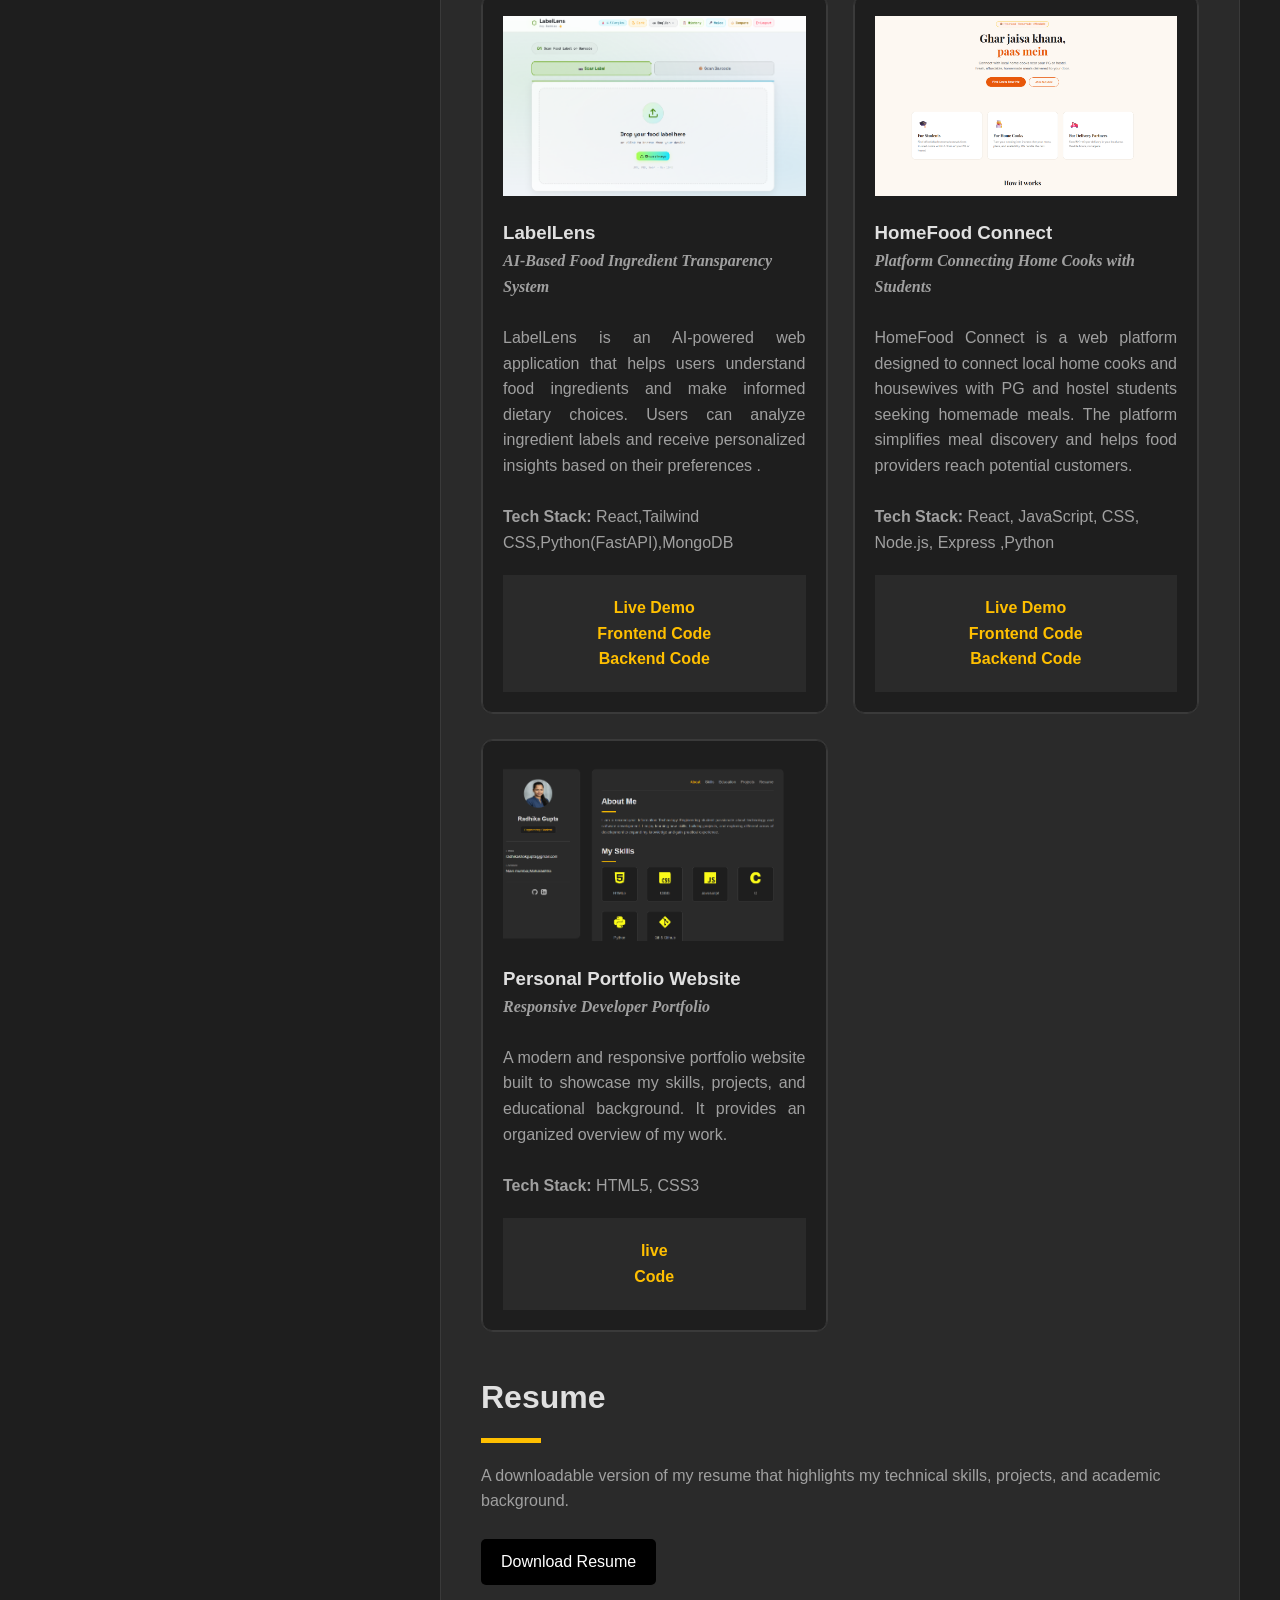
==== commit 4715ae38: "Update index.html" ====
--- a/index.html
+++ b/index.html
@@ -168,7 +168,7 @@
                                 <p id="justify">A modern and responsive portfolio website built to showcase my skills, projects, and educational background. It provides an organized overview of my work.</p>
                                 <br><span>Tech Stack: </span><span id="tech"> HTML5, CSS3</span>
                                 <div class="link">
-                                    <a href="https://portfolio-peach-three-21.vercel.app/"> live<a>
+                                    <a href="https://portfolio-peach-three-21.vercel.app/"> live<a><br>
                                     <a href="https://github.com/dharika9779-crypto/portfolio.git"> Code</a>
                                 </div>
                                 
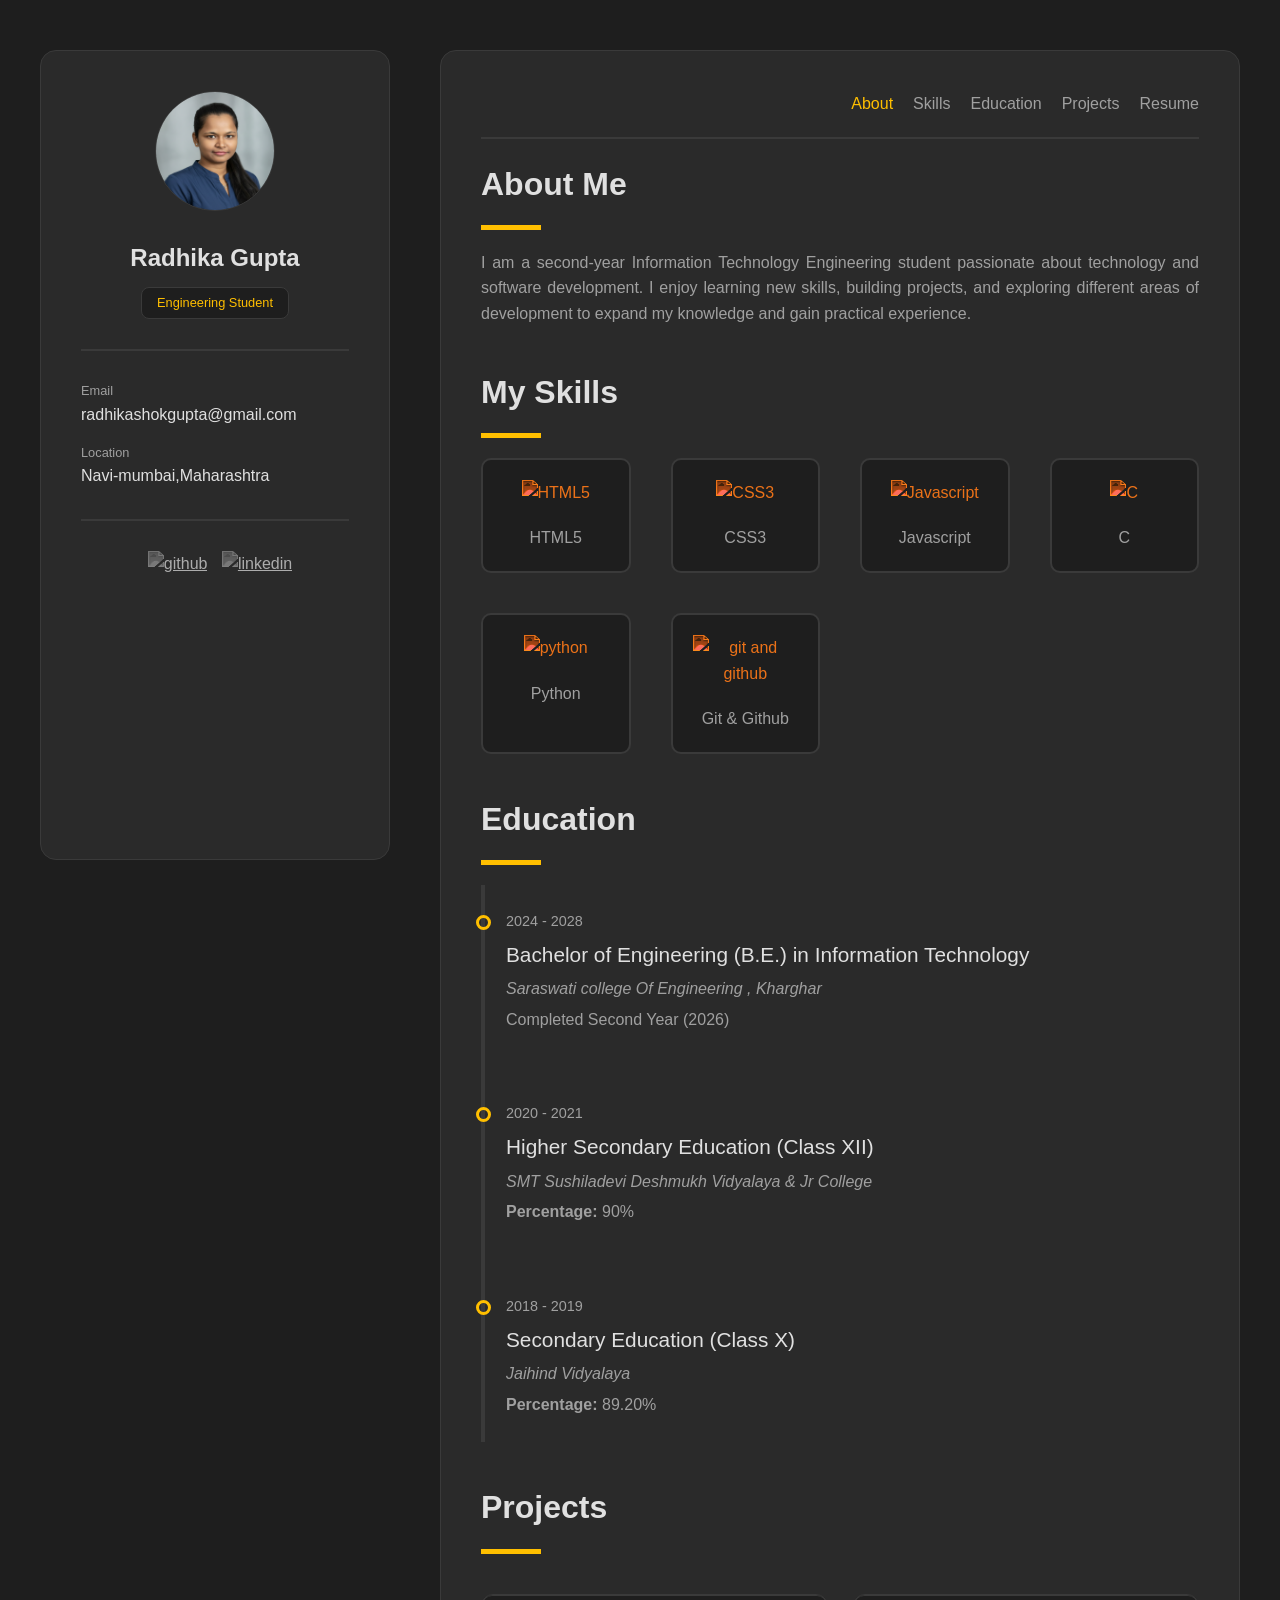
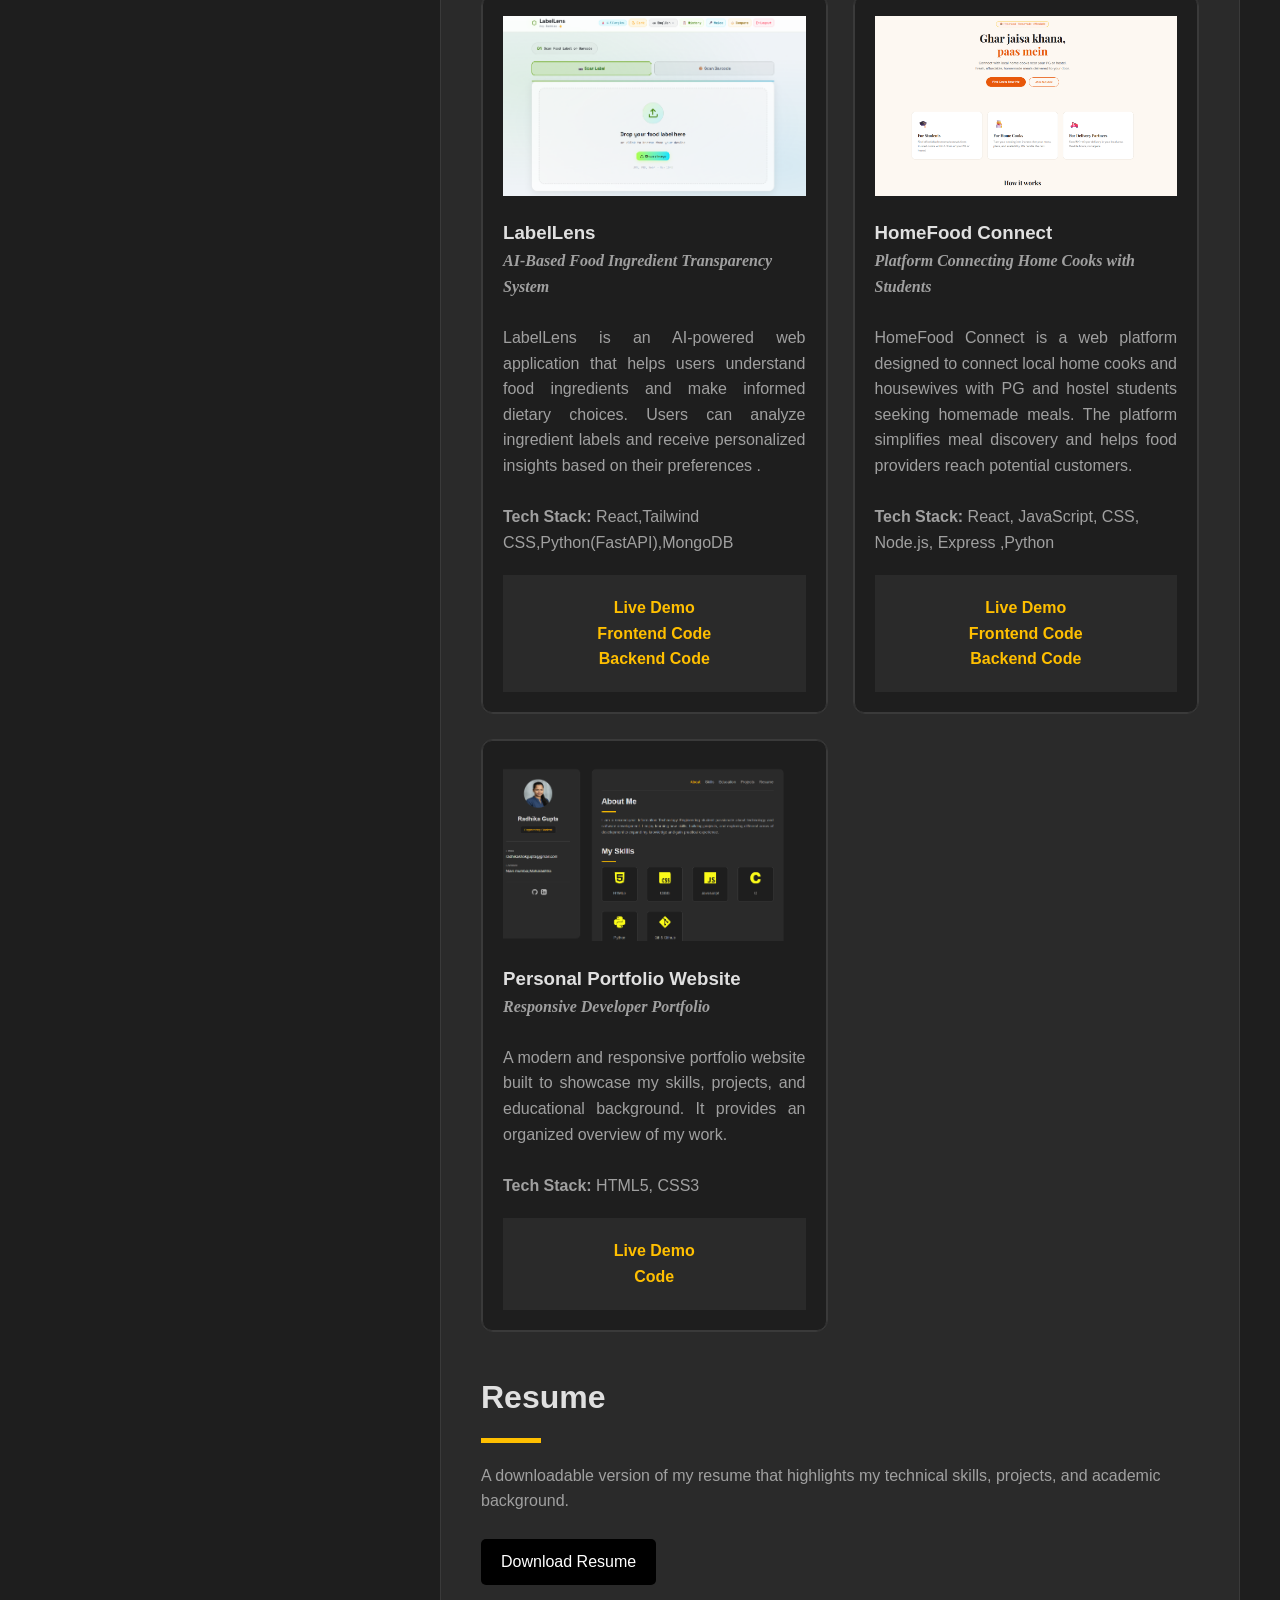
==== commit e0dca4b6: "Update index.html" ====
--- a/index.html
+++ b/index.html
@@ -168,7 +168,7 @@
                                 <p id="justify">A modern and responsive portfolio website built to showcase my skills, projects, and educational background. It provides an organized overview of my work.</p>
                                 <br><span>Tech Stack: </span><span id="tech"> HTML5, CSS3</span>
                                 <div class="link">
-                                    <a href="https://portfolio-peach-three-21.vercel.app/"> live<a><br>
+                                    <a href="https://portfolio-peach-three-21.vercel.app/">Live Demo </a><br>
                                     <a href="https://github.com/dharika9779-crypto/portfolio.git"> Code</a>
                                 </div>
                                 
